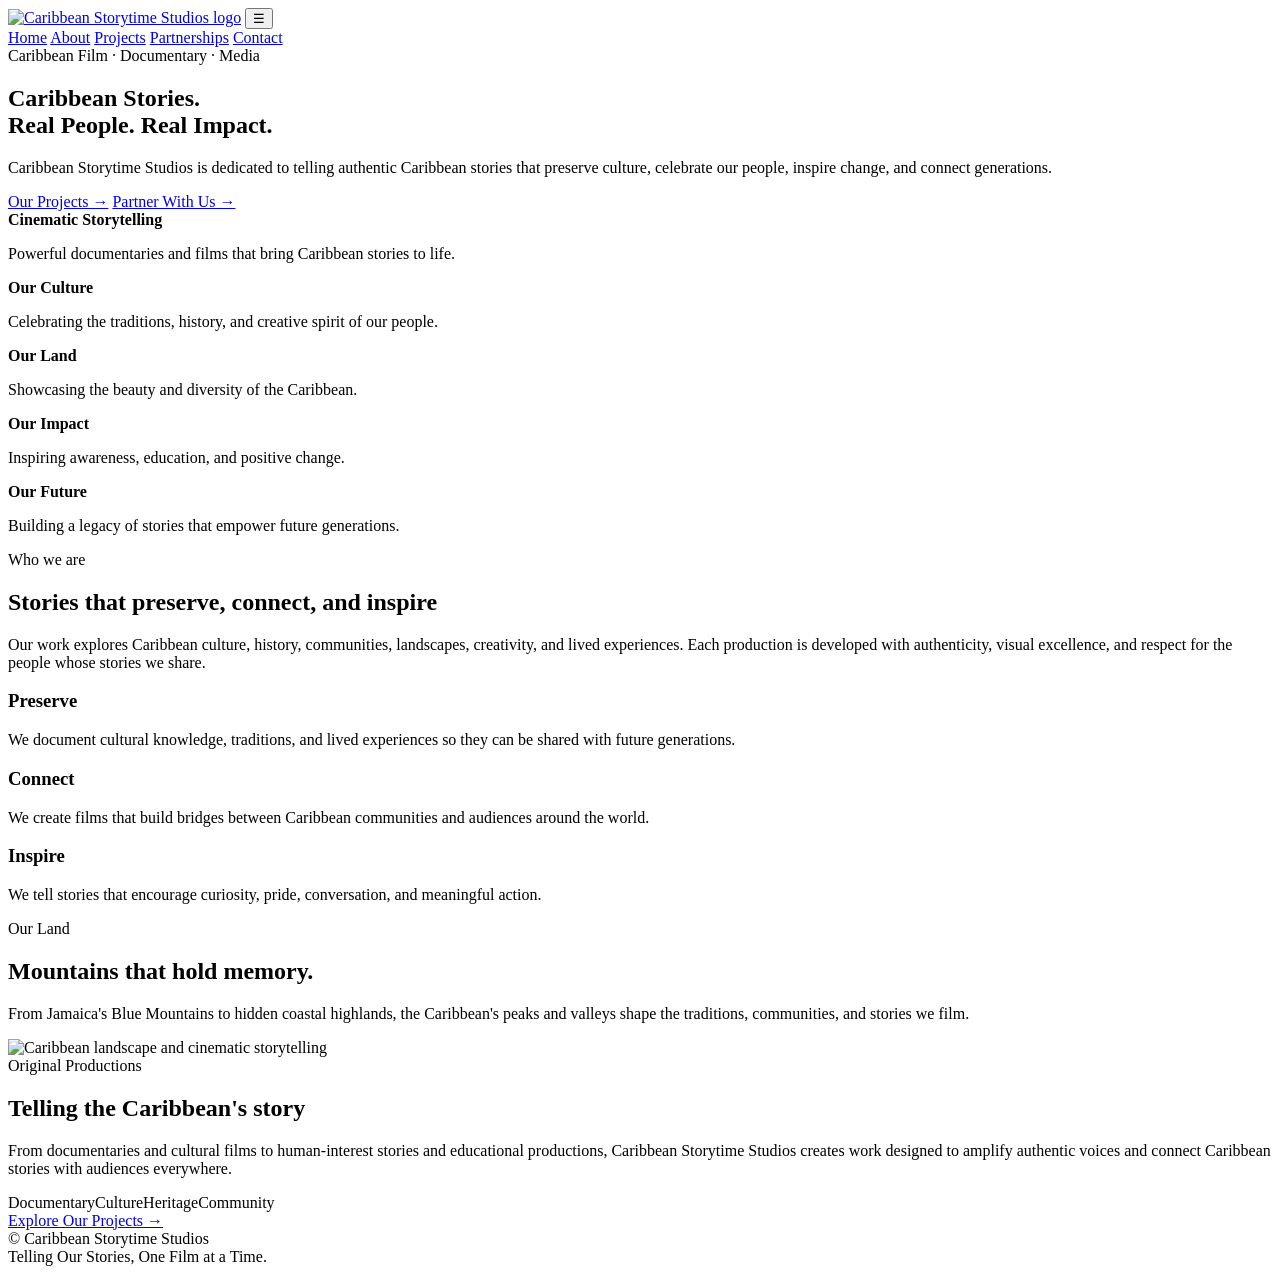
==== index.html @ de42c464 "Add files via upload" ====
<!doctype html>
<html lang="en">
<head>
  <meta charset="utf-8">
  <meta name="viewport" content="width=device-width,initial-scale=1">
  <meta name="description" content="Caribbean Storytime Studios creates cinematic documentaries and films rooted in Caribbean culture, heritage, people, and place.">
  <meta property="og:title" content="Caribbean Storytime Studios">
  <meta property="og:description" content="Authentic Caribbean stories that preserve culture, celebrate our people, inspire change, and connect generations.">
  <meta property="og:image" content="assets/hero.jpg">
  <meta property="og:type" content="website">
  <title>Caribbean Storytime Studios</title>
  <link rel="preconnect" href="https://fonts.googleapis.com">
  <link rel="preconnect" href="https://fonts.gstatic.com" crossorigin>
  <link href="https://fonts.googleapis.com/css2?family=Playfair+Display:ital,wght@0,500;0,600;1,500;1,600&family=Jost:wght@400;500;600&display=swap" rel="stylesheet">
  <link rel="stylesheet" href="styles.css">
</head>
<body>
<header class="site-header">
  <div class="container nav">
    <a class="logo" href="index.html"><img src="assets/logo.jpg" width="230" height="94" alt="Caribbean Storytime Studios logo"></a>
    <button class="menu-toggle" aria-label="Open menu" aria-expanded="false">☰</button>
    <nav class="menu">
      <a class="active" href="index.html">Home</a>
      <a href="about.html">About</a>
      <a href="projects.html">Projects</a>
      <a href="partnerships.html">Partnerships</a>
      <a href="contact.html">Contact</a>
    </nav>
  </div>
</header>

<main>
  <section class="hero">
    <div class="hero-bg" style="background-image:url('assets/hero.jpg');background-position:78% 60%"></div>
    <div class="container">
      <div class="eyebrow">Caribbean Film · Documentary · Media</div>
      <h1>Caribbean Stories.<br><span>Real People. Real Impact.</span></h1>
      <p>Caribbean Storytime Studios is dedicated to telling authentic Caribbean stories that preserve culture, celebrate our people, inspire change, and connect generations.</p>
      <div class="actions">
        <a class="btn primary" href="projects.html">Our Projects →</a>
        <a class="btn" href="partnerships.html">Partner With Us →</a>
      </div>
    </div>
  </section>

  <section class="feature-strip">
    <div class="container feature-grid feature-grid-five">
      <div class="feature"><b>Cinematic Storytelling</b><p>Powerful documentaries and films that bring Caribbean stories to life.</p></div>
      <div class="feature"><b>Our Culture</b><p>Celebrating the traditions, history, and creative spirit of our people.</p></div>
      <div class="feature"><b>Our Land</b><p>Showcasing the beauty and diversity of the Caribbean.</p></div>
      <div class="feature"><b>Our Impact</b><p>Inspiring awareness, education, and positive change.</p></div>
      <div class="feature"><b>Our Future</b><p>Building a legacy of stories that empower future generations.</p></div>
    </div>
  </section>

  <section class="section">
    <div class="container">
      <div class="eyebrow">Who we are</div>
      <h2 class="section-title">Stories that <span>preserve, connect, and inspire</span></h2>
      <p class="lead">Our work explores Caribbean culture, history, communities, landscapes, creativity, and lived experiences. Each production is developed with authenticity, visual excellence, and respect for the people whose stories we share.</p>
      <div class="grid-3">
        <article class="card"><h3>Preserve</h3><p>We document cultural knowledge, traditions, and lived experiences so they can be shared with future generations.</p></article>
        <article class="card"><h3>Connect</h3><p>We create films that build bridges between Caribbean communities and audiences around the world.</p></article>
        <article class="card"><h3>Inspire</h3><p>We tell stories that encourage curiosity, pride, conversation, and meaningful action.</p></article>
      </div>
    </div>
  </section>

  <section class="land-band">
    <div class="hero-bg" style="background-image:url('assets/hills.jpg')"></div>
    <div class="container">
      <span class="tag">Our Land</span>
      <h2 class="section-title compact-title">Mountains that <span>hold memory.</span></h2>
      <p class="lead">From Jamaica's Blue Mountains to hidden coastal highlands, the Caribbean's peaks and valleys shape the traditions, communities, and stories we film.</p>
    </div>
  </section>

  <section class="section alt">
    <div class="container project-feature general-feature">
      <img src="assets/projects.jpg" alt="Caribbean landscape and cinematic storytelling" loading="lazy" width="1600" height="900">
      <div>
        <span class="tag">Original Productions</span>
        <h2 class="section-title compact-title">Telling the Caribbean's <span>story</span></h2>
        <p>From documentaries and cultural films to human-interest stories and educational productions, Caribbean Storytime Studios creates work designed to amplify authentic voices and connect Caribbean stories with audiences everywhere.</p>
        <div class="meta"><span>Documentary</span><span>Culture</span><span>Heritage</span><span>Community</span></div>
        <a class="btn primary" href="projects.html">Explore Our Projects →</a>
      </div>
    </div>
  </section>
</main>

<footer class="footer">
  <div class="container">
    <div>© <span data-year></span> Caribbean Storytime Studios</div>
    <div>Telling Our Stories, One Film at a Time.</div>
  </div>
</footer>
<script src="script.js"></script>
</body>
</html>
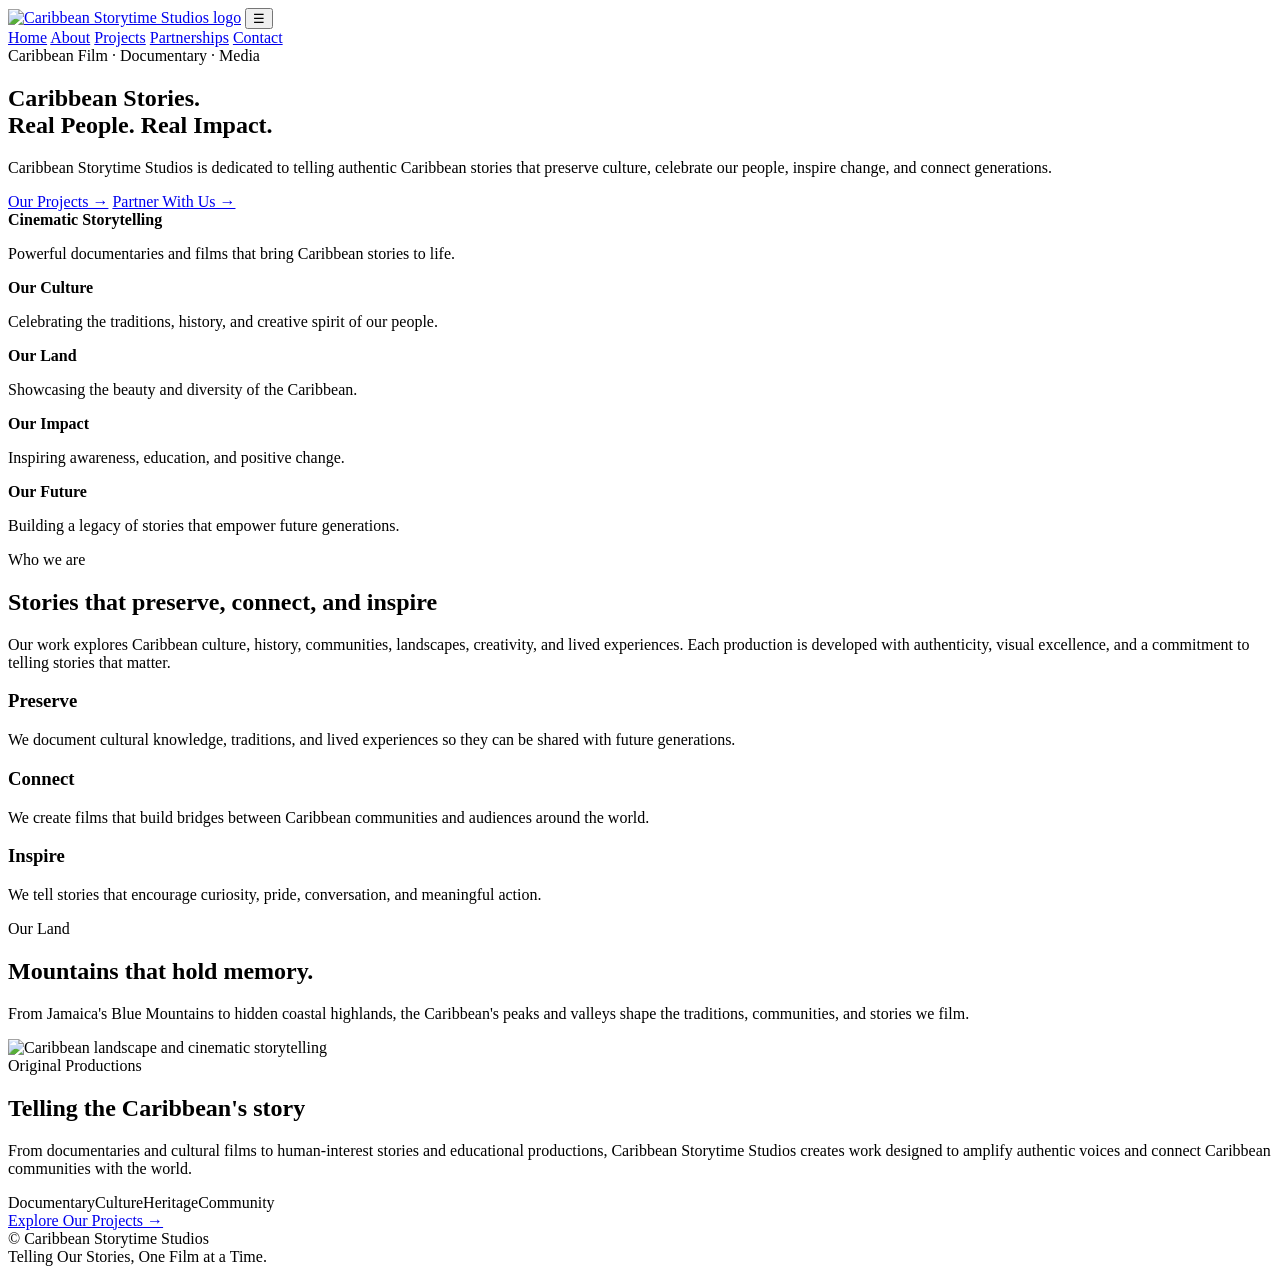
==== commit 7ed46233: "Restore website to yesterday's state (2026-08-28)" ====
--- a/index.html
+++ b/index.html
@@ -57,7 +57,7 @@
     <div class="container">
       <div class="eyebrow">Who we are</div>
       <h2 class="section-title">Stories that <span>preserve, connect, and inspire</span></h2>
-      <p class="lead">Our work explores Caribbean culture, history, communities, landscapes, creativity, and lived experiences. Each production is developed with authenticity, visual excellence, and respect for the people whose stories we share.</p>
+      <p class="lead">Our work explores Caribbean culture, history, communities, landscapes, creativity, and lived experiences. Each production is developed with authenticity, visual excellence, and a commitment to telling stories that matter.</p>
       <div class="grid-3">
         <article class="card"><h3>Preserve</h3><p>We document cultural knowledge, traditions, and lived experiences so they can be shared with future generations.</p></article>
         <article class="card"><h3>Connect</h3><p>We create films that build bridges between Caribbean communities and audiences around the world.</p></article>
@@ -81,7 +81,7 @@
       <div>
         <span class="tag">Original Productions</span>
         <h2 class="section-title compact-title">Telling the Caribbean's <span>story</span></h2>
-        <p>From documentaries and cultural films to human-interest stories and educational productions, Caribbean Storytime Studios creates work designed to amplify authentic voices and connect Caribbean stories with audiences everywhere.</p>
+        <p>From documentaries and cultural films to human-interest stories and educational productions, Caribbean Storytime Studios creates work designed to amplify authentic voices and connect Caribbean communities with the world.</p>
         <div class="meta"><span>Documentary</span><span>Culture</span><span>Heritage</span><span>Community</span></div>
         <a class="btn primary" href="projects.html">Explore Our Projects →</a>
       </div>
@@ -97,4 +97,4 @@
 </footer>
 <script src="script.js"></script>
 </body>
-</html>
+</html>
--- a/styles.css
+++ b/styles.css
@@ -0,0 +1 @@
+/* Removed in revert of PR #1 */
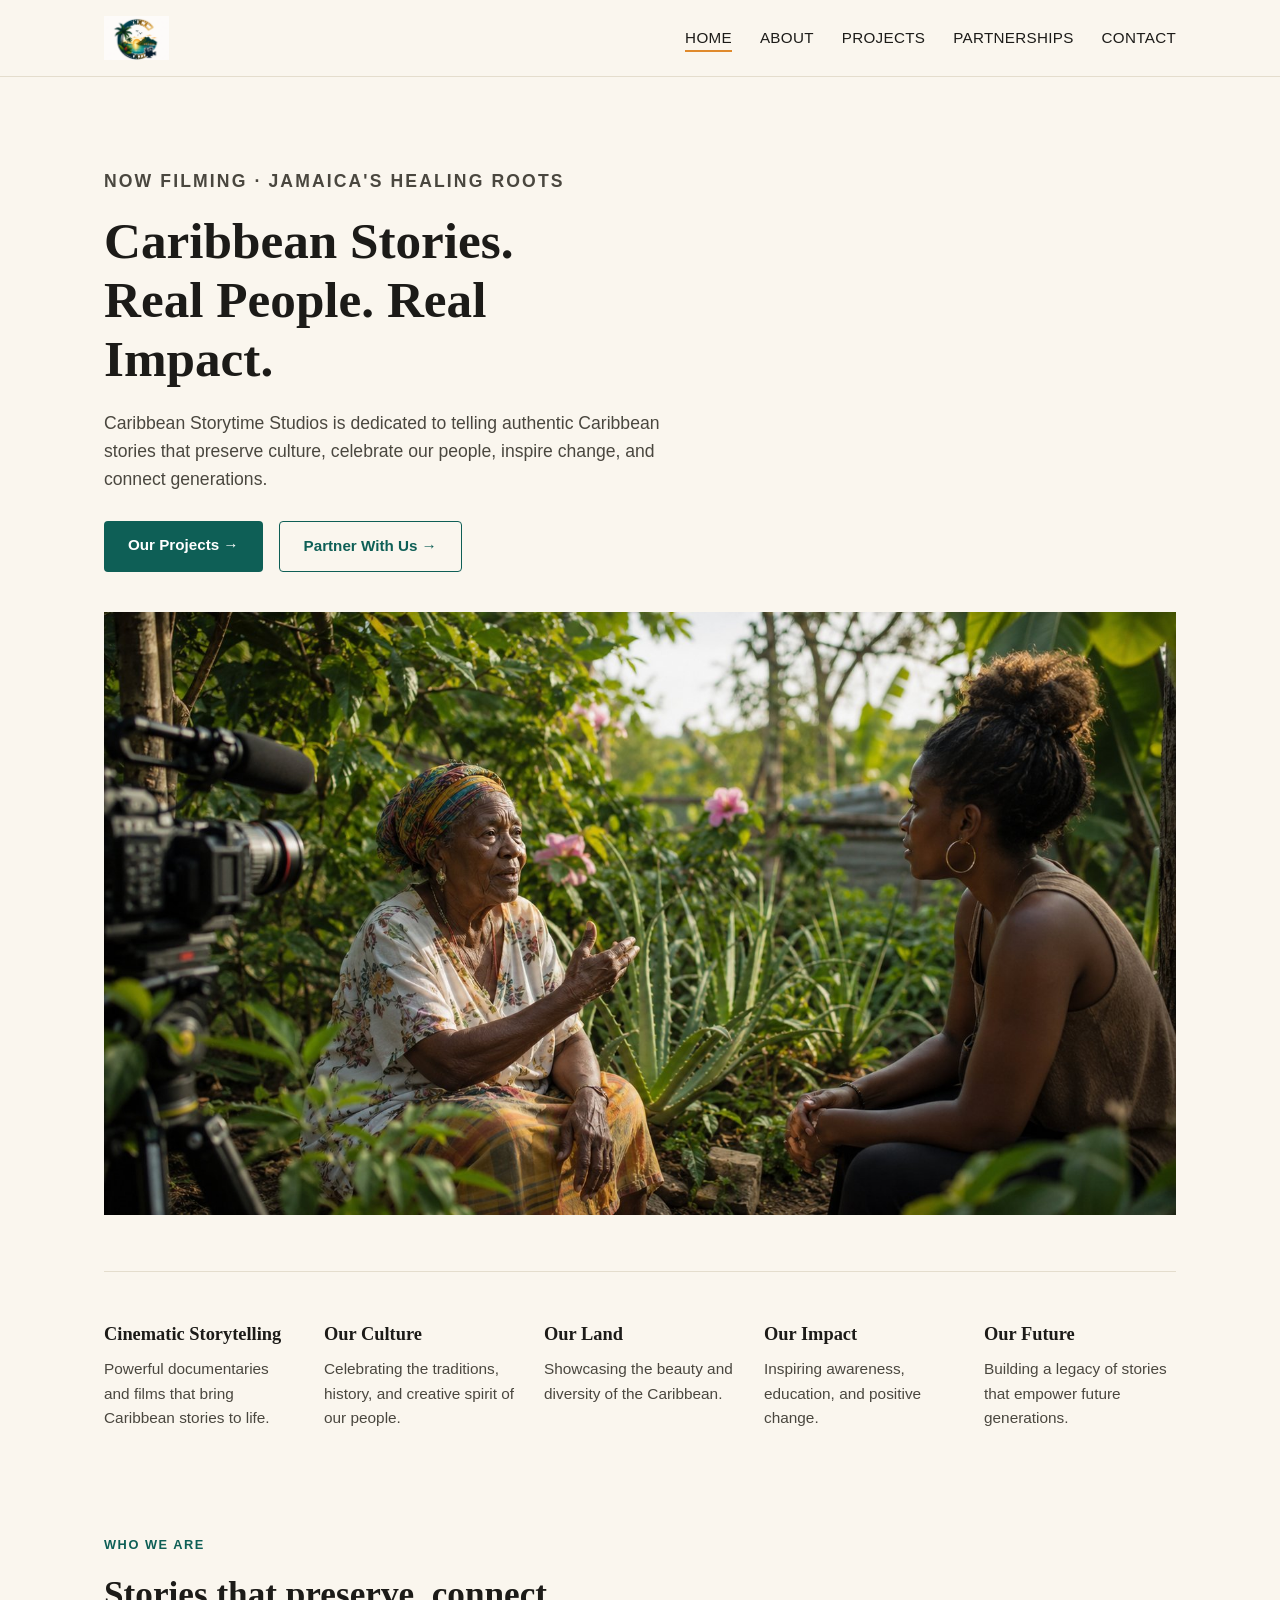
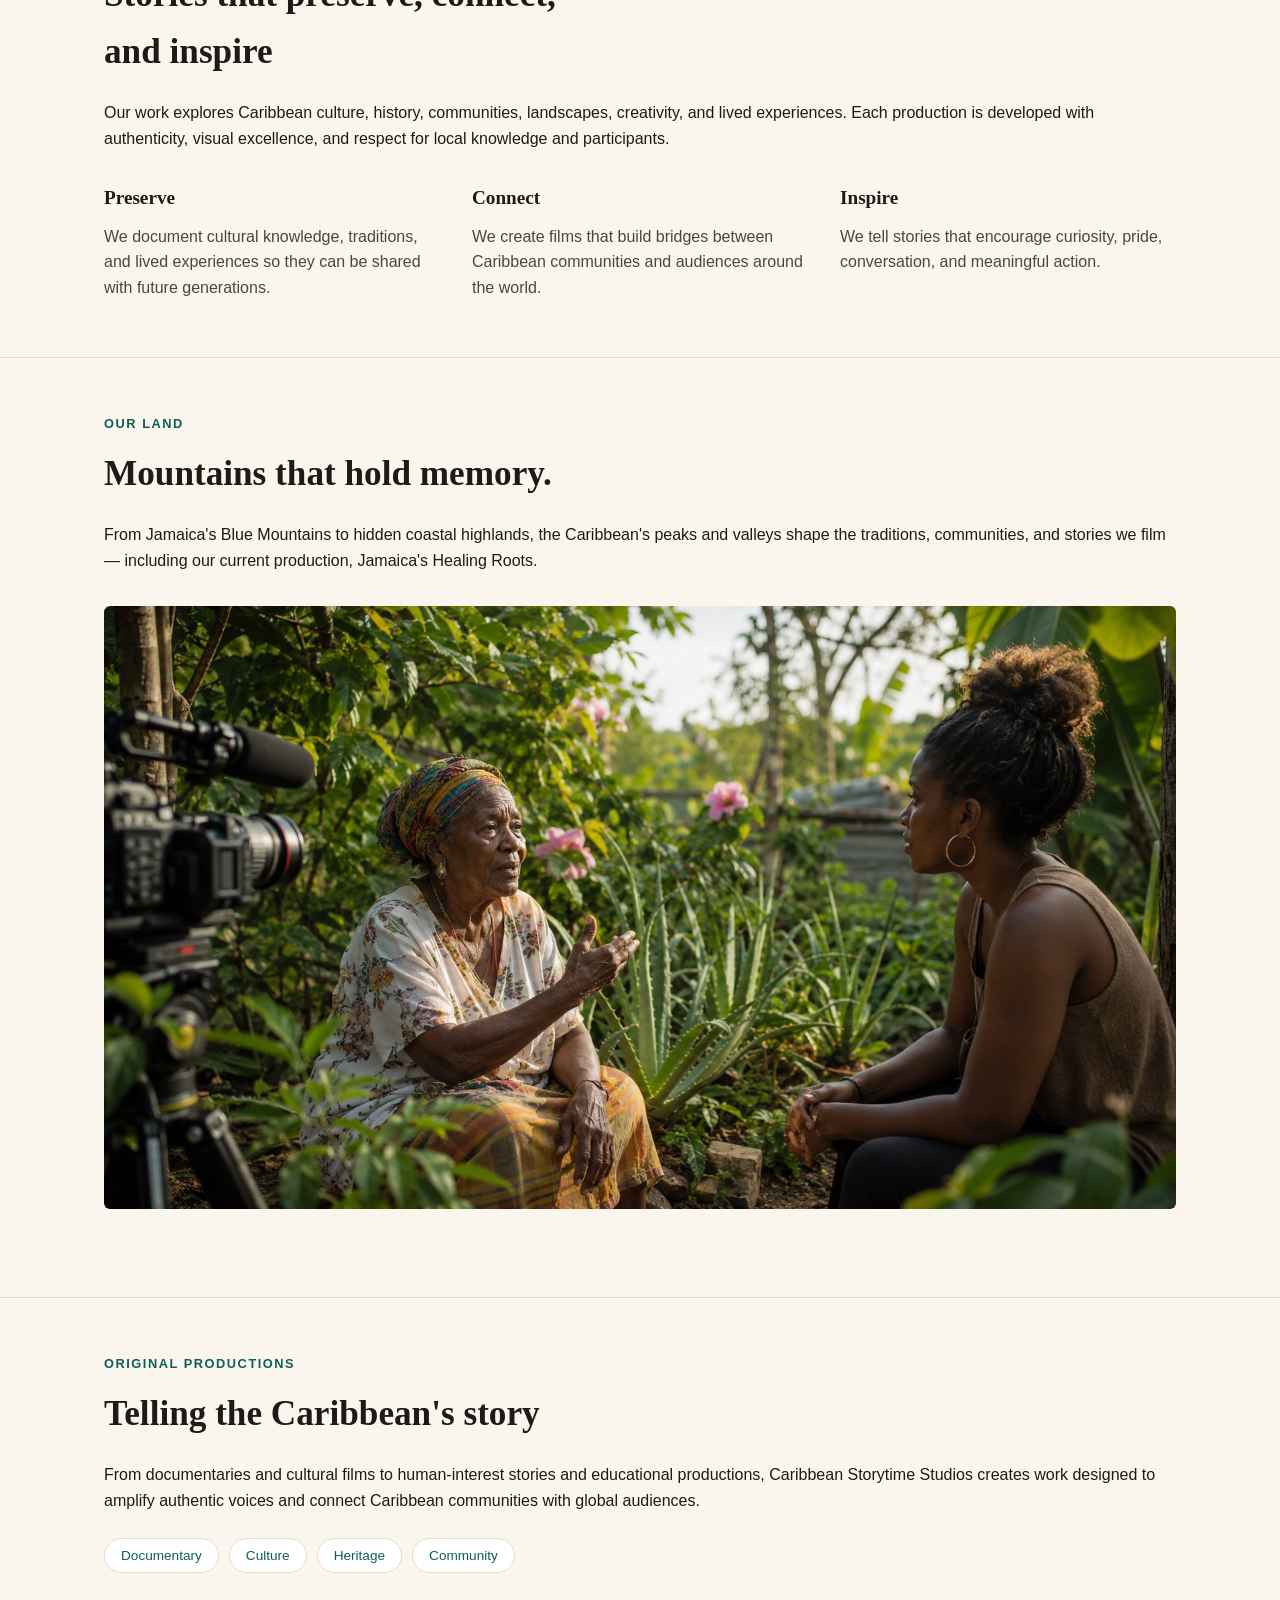
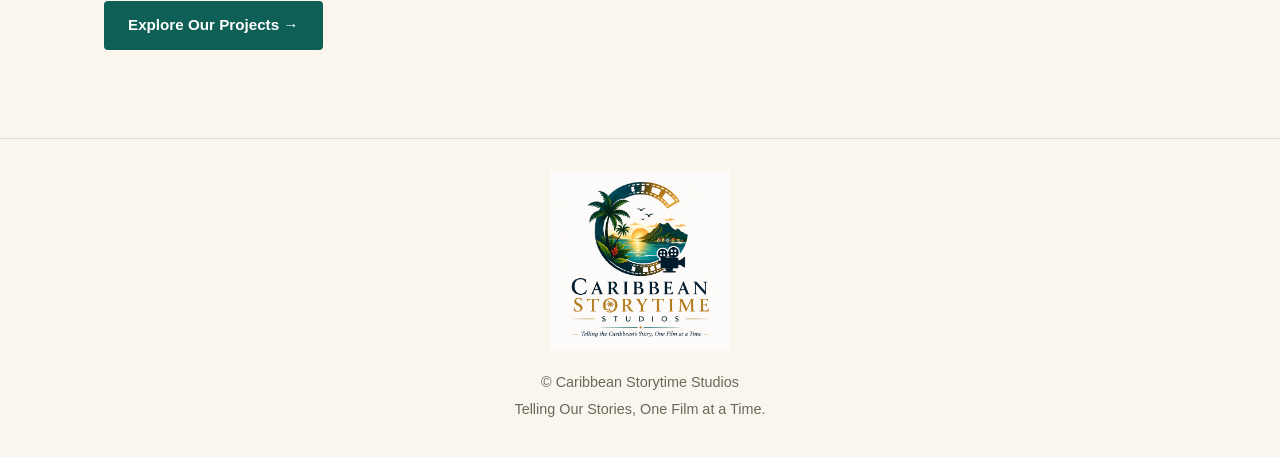
==== commit 63c16c35: "Create index.html: fix asset paths and filenames" ====
--- a/index.html
+++ b/index.html
@@ -1,100 +1,127 @@
-<!doctype html>
+<!DOCTYPE html>
 <html lang="en">
 <head>
-  <meta charset="utf-8">
-  <meta name="viewport" content="width=device-width,initial-scale=1">
-  <meta name="description" content="Caribbean Storytime Studios creates cinematic documentaries and films rooted in Caribbean culture, heritage, people, and place.">
-  <meta property="og:title" content="Caribbean Storytime Studios">
-  <meta property="og:description" content="Authentic Caribbean stories that preserve culture, celebrate our people, inspire change, and connect generations.">
-  <meta property="og:image" content="assets/hero.jpg">
-  <meta property="og:type" content="website">
-  <title>Caribbean Storytime Studios</title>
-  <link rel="preconnect" href="https://fonts.googleapis.com">
-  <link rel="preconnect" href="https://fonts.gstatic.com" crossorigin>
-  <link href="https://fonts.googleapis.com/css2?family=Playfair+Display:ital,wght@0,500;0,600;1,500;1,600&family=Jost:wght@400;500;600&display=swap" rel="stylesheet">
-  <link rel="stylesheet" href="styles.css">
+<meta charset="UTF-8">
+<meta name="viewport" content="width=device-width, initial-scale=1">
+<title>Caribbean Storytime Studios</title>
+<meta name="description" content="Caribbean Storytime Studios creates cinematic documentaries and films rooted in Caribbean culture, heritage, people, and place.">
+<meta property="og:title" content="Caribbean Storytime Studios">
+<meta property="og:description" content="Authentic Caribbean stories that preserve culture, celebrate our people, inspire change, and connect generations.">
+<meta property="og:image" content="voices-islands.jpg">
+<meta property="og:type" content="website">
+<link rel="stylesheet" href="styles.css">
 </head>
 <body>
+
 <header class="site-header">
-  <div class="container nav">
-    <a class="logo" href="index.html"><img src="assets/logo.jpg" width="230" height="94" alt="Caribbean Storytime Studios logo"></a>
-    <button class="menu-toggle" aria-label="Open menu" aria-expanded="false">☰</button>
-    <nav class="menu">
-      <a class="active" href="index.html">Home</a>
-      <a href="about.html">About</a>
-      <a href="projects.html">Projects</a>
-      <a href="partnerships.html">Partnerships</a>
-      <a href="contact.html">Contact</a>
+  <div class="wrap">
+    <a class="logo" href="index.html"><img src="logo-mark.png" alt="Caribbean Storytime Studios logo"></a>
+    <button class="nav-toggle" aria-label="Toggle menu" onclick="document.querySelector('.site-nav').classList.toggle('open')">☰</button>
+    <nav class="site-nav">
+      <ul>
+        <li><a href="index.html" aria-current="page">Home</a></li>
+        <li><a href="about.html">About</a></li>
+        <li><a href="projects.html">Projects</a></li>
+        <li><a href="partnerships.html">Partnerships</a></li>
+        <li><a href="contact.html">Contact</a></li>
+      </ul>
     </nav>
   </div>
 </header>
 
-<main>
-  <section class="hero">
-    <div class="hero-bg" style="background-image:url('assets/hero.jpg');background-position:78% 60%"></div>
-    <div class="container">
-      <div class="eyebrow">Caribbean Film · Documentary · Media</div>
-      <h1>Caribbean Stories.<br><span>Real People. Real Impact.</span></h1>
-      <p>Caribbean Storytime Studios is dedicated to telling authentic Caribbean stories that preserve culture, celebrate our people, inspire change, and connect generations.</p>
-      <div class="actions">
-        <a class="btn primary" href="projects.html">Our Projects →</a>
-        <a class="btn" href="partnerships.html">Partner With Us →</a>
+<section class="hero">
+  <div class="wrap">
+    <p class="eyebrow">Now Filming · Jamaica's Healing Roots</p>
+    <h1>Caribbean Stories. Real People. Real Impact.</h1>
+    <p>Caribbean Storytime Studios is dedicated to telling authentic Caribbean stories that preserve culture, celebrate our people, inspire change, and connect generations.</p>
+    <div class="button-row">
+      <a class="btn btn-primary" href="projects.html">Our Projects →</a>
+      <a class="btn btn-secondary" href="partnerships.html">Partner With Us →</a>
+    </div>
+    <img src="voices-islands.jpg" alt="Sunset over the coastal mountains of Jamaica's north coast" style="margin-top:40px;">
+  </div>
+</section>
+
+<div class="wrap">
+  <div class="feature-grid">
+    <div>
+      <h3>Cinematic Storytelling</h3>
+      <p>Powerful documentaries and films that bring Caribbean stories to life.</p>
+    </div>
+    <div>
+      <h3>Our Culture</h3>
+      <p>Celebrating the traditions, history, and creative spirit of our people.</p>
+    </div>
+    <div>
+      <h3>Our Land</h3>
+      <p>Showcasing the beauty and diversity of the Caribbean.</p>
+    </div>
+    <div>
+      <h3>Our Impact</h3>
+      <p>Inspiring awareness, education, and positive change.</p>
+    </div>
+    <div>
+      <h3>Our Future</h3>
+      <p>Building a legacy of stories that empower future generations.</p>
+    </div>
+  </div>
+</div>
+
+<section class="section">
+  <div class="wrap">
+    <p class="section-label">Who we are</p>
+    <h2>Stories that preserve, connect, and inspire</h2>
+    <p>Our work explores Caribbean culture, history, communities, landscapes, creativity, and lived experiences. Each production is developed with authenticity, visual excellence, and respect for local knowledge and participants.</p>
+    <div class="three-col">
+      <div>
+        <h3>Preserve</h3>
+        <p>We document cultural knowledge, traditions, and lived experiences so they can be shared with future generations.</p>
+      </div>
+      <div>
+        <h3>Connect</h3>
+        <p>We create films that build bridges between Caribbean communities and audiences around the world.</p>
+      </div>
+      <div>
+        <h3>Inspire</h3>
+        <p>We tell stories that encourage curiosity, pride, conversation, and meaningful action.</p>
       </div>
     </div>
-  </section>
+  </div>
+</section>
 
-  <section class="feature-strip">
-    <div class="container feature-grid feature-grid-five">
-      <div class="feature"><b>Cinematic Storytelling</b><p>Powerful documentaries and films that bring Caribbean stories to life.</p></div>
-      <div class="feature"><b>Our Culture</b><p>Celebrating the traditions, history, and creative spirit of our people.</p></div>
-      <div class="feature"><b>Our Land</b><p>Showcasing the beauty and diversity of the Caribbean.</p></div>
-      <div class="feature"><b>Our Impact</b><p>Inspiring awareness, education, and positive change.</p></div>
-      <div class="feature"><b>Our Future</b><p>Building a legacy of stories that empower future generations.</p></div>
+<section class="section">
+  <div class="wrap">
+    <p class="section-label">Our Land</p>
+    <h2>Mountains that hold memory.</h2>
+    <p>From Jamaica's Blue Mountains to hidden coastal highlands, the Caribbean's peaks and valleys shape the traditions, communities, and stories we film — including our current production, Jamaica's Healing Roots.</p>
+    <img src="voices-islands.jpg" alt="Misty sunrise over Jamaica's Blue Mountains">
+  </div>
+</section>
+
+<section class="section">
+  <div class="wrap">
+    <p class="section-label">Original Productions</p>
+    <h2>Telling the Caribbean's story</h2>
+    <p>From documentaries and cultural films to human-interest stories and educational productions, Caribbean Storytime Studios creates work designed to amplify authentic voices and connect Caribbean communities with global audiences.</p>
+    <div class="pill-row">
+      <span class="pill">Documentary</span>
+      <span class="pill">Culture</span>
+      <span class="pill">Heritage</span>
+      <span class="pill">Community</span>
     </div>
-  </section>
+    <div class="button-row">
+      <a class="btn btn-primary" href="projects.html">Explore Our Projects →</a>
+    </div>
+  </div>
+</section>
 
-  <section class="section">
-    <div class="container">
-      <div class="eyebrow">Who we are</div>
-      <h2 class="section-title">Stories that <span>preserve, connect, and inspire</span></h2>
-      <p class="lead">Our work explores Caribbean culture, history, communities, landscapes, creativity, and lived experiences. Each production is developed with authenticity, visual excellence, and a commitment to telling stories that matter.</p>
-      <div class="grid-3">
-        <article class="card"><h3>Preserve</h3><p>We document cultural knowledge, traditions, and lived experiences so they can be shared with future generations.</p></article>
-        <article class="card"><h3>Connect</h3><p>We create films that build bridges between Caribbean communities and audiences around the world.</p></article>
-        <article class="card"><h3>Inspire</h3><p>We tell stories that encourage curiosity, pride, conversation, and meaningful action.</p></article>
-      </div>
-    </div>
-  </section>
-
-  <section class="land-band">
-    <div class="hero-bg" style="background-image:url('assets/hills.jpg')"></div>
-    <div class="container">
-      <span class="tag">Our Land</span>
-      <h2 class="section-title compact-title">Mountains that <span>hold memory.</span></h2>
-      <p class="lead">From Jamaica's Blue Mountains to hidden coastal highlands, the Caribbean's peaks and valleys shape the traditions, communities, and stories we film.</p>
-    </div>
-  </section>
-
-  <section class="section alt">
-    <div class="container project-feature general-feature">
-      <img src="assets/projects.jpg" alt="Caribbean landscape and cinematic storytelling" loading="lazy" width="1600" height="900">
-      <div>
-        <span class="tag">Original Productions</span>
-        <h2 class="section-title compact-title">Telling the Caribbean's <span>story</span></h2>
-        <p>From documentaries and cultural films to human-interest stories and educational productions, Caribbean Storytime Studios creates work designed to amplify authentic voices and connect Caribbean communities with the world.</p>
-        <div class="meta"><span>Documentary</span><span>Culture</span><span>Heritage</span><span>Community</span></div>
-        <a class="btn primary" href="projects.html">Explore Our Projects →</a>
-      </div>
-    </div>
-  </section>
-</main>
-
-<footer class="footer">
-  <div class="container">
-    <div>© <span data-year></span> Caribbean Storytime Studios</div>
-    <div>Telling Our Stories, One Film at a Time.</div>
+<footer class="site-footer">
+  <div class="wrap">
+    <img src="logo.png" alt="Caribbean Storytime Studios" style="max-width:180px;margin:0 auto 20px;">
+    <p>© Caribbean Storytime Studios</p>
+    <p>Telling Our Stories, One Film at a Time.</p>
   </div>
 </footer>
-<script src="script.js"></script>
+
 </body>
-</html>+</html>
--- a/styles.css
+++ b/styles.css
@@ -1 +1,403 @@
-/* Removed in revert of PR #1 */
+/* Caribbean Storytime Studios — site stylesheet */
+
+:root {
+  --color-ink: #1c1b18;
+  --color-cream: #faf6ee;
+  --color-sea: #0e5f56;
+  --color-sun: #e08a2c;
+  --color-line: #e4ddcd;
+  --font-display: Georgia, 'Times New Roman', serif;
+  --font-body: -apple-system, BlinkMacSystemFont, 'Segoe UI', Helvetica, Arial, sans-serif;
+  --max-width: 1120px;
+}
+
+* {
+  box-sizing: border-box;
+}
+
+html {
+  scroll-behavior: smooth;
+}
+
+body {
+  margin: 0;
+  font-family: var(--font-body);
+  color: var(--color-ink);
+  background: var(--color-cream);
+  line-height: 1.6;
+}
+
+img {
+  max-width: 100%;
+  display: block;
+}
+
+a {
+  color: inherit;
+}
+
+.wrap {
+  max-width: var(--max-width);
+  margin: 0 auto;
+  padding: 0 24px;
+}
+
+/* Header */
+
+.site-header {
+  border-bottom: 1px solid var(--color-line);
+  background: var(--color-cream);
+  position: sticky;
+  top: 0;
+  z-index: 10;
+}
+
+.site-header .wrap {
+  display: flex;
+  align-items: center;
+  justify-content: space-between;
+  padding-top: 16px;
+  padding-bottom: 16px;
+}
+
+.logo img {
+  height: 44px;
+  width: auto;
+}
+
+.nav-toggle {
+  display: none;
+  background: none;
+  border: none;
+  font-size: 1.5rem;
+  cursor: pointer;
+}
+
+.site-nav ul {
+  list-style: none;
+  display: flex;
+  gap: 28px;
+  margin: 0;
+  padding: 0;
+}
+
+.site-nav a {
+  text-decoration: none;
+  font-size: 0.95rem;
+  letter-spacing: 0.02em;
+  text-transform: uppercase;
+  color: var(--color-ink);
+  border-bottom: 2px solid transparent;
+  padding-bottom: 4px;
+  transition: border-color 0.2s ease;
+}
+
+.site-nav a:hover,
+.site-nav a[aria-current="page"] {
+  border-bottom-color: var(--color-sun);
+}
+
+@media (max-width: 720px) {
+  .nav-toggle {
+    display: block;
+  }
+  .site-nav {
+    display: none;
+    width: 100%;
+  }
+  .site-nav.open {
+    display: block;
+  }
+  .site-header .wrap {
+    flex-wrap: wrap;
+  }
+  .site-nav ul {
+    flex-direction: column;
+    gap: 0;
+    padding: 16px 0;
+  }
+  .site-nav a {
+    display: block;
+    padding: 10px 0;
+    border-bottom: 1px solid var(--color-line);
+  }
+}
+
+/* Hero */
+
+.hero {
+  padding: 72px 0 56px;
+}
+
+.eyebrow {
+  text-transform: uppercase;
+  letter-spacing: 0.12em;
+  font-size: 0.82rem;
+  color: var(--color-sea);
+  font-weight: 600;
+}
+
+.hero h1 {
+  font-family: var(--font-display);
+  font-size: clamp(2rem, 5vw, 3.2rem);
+  line-height: 1.15;
+  margin: 16px 0 20px;
+  max-width: 20ch;
+}
+
+.hero p {
+  max-width: 60ch;
+  font-size: 1.1rem;
+  color: #4a473f;
+}
+
+.button-row {
+  display: flex;
+  gap: 16px;
+  flex-wrap: wrap;
+  margin-top: 28px;
+}
+
+.btn {
+  display: inline-block;
+  text-decoration: none;
+  padding: 12px 24px;
+  border-radius: 4px;
+  font-weight: 600;
+  font-size: 0.95rem;
+}
+
+.btn-primary {
+  background: var(--color-sea);
+  color: #fff;
+}
+
+.btn-secondary {
+  background: transparent;
+  color: var(--color-sea);
+  border: 1px solid var(--color-sea);
+}
+
+.btn-primary:hover {
+  background: #0a4b44;
+}
+
+.btn-secondary:hover {
+  background: rgba(14, 95, 86, 0.08);
+}
+
+/* Feature grid */
+
+.feature-grid {
+  display: grid;
+  grid-template-columns: repeat(auto-fit, minmax(180px, 1fr));
+  gap: 28px;
+  padding: 48px 0;
+  border-top: 1px solid var(--color-line);
+}
+
+.feature-grid h3 {
+  font-family: var(--font-display);
+  font-size: 1.15rem;
+  margin: 0 0 8px;
+}
+
+.feature-grid p {
+  margin: 0;
+  color: #4a473f;
+  font-size: 0.96rem;
+}
+
+/* Section */
+
+.section {
+  padding: 56px 0;
+}
+
+.section + .section {
+  border-top: 1px solid var(--color-line);
+}
+
+.section-label {
+  text-transform: uppercase;
+  letter-spacing: 0.12em;
+  font-size: 0.8rem;
+  color: var(--color-sea);
+  font-weight: 600;
+  margin: 0 0 12px;
+}
+
+.section h2 {
+  font-family: var(--font-display);
+  font-size: clamp(1.6rem, 3.5vw, 2.2rem);
+  margin: 0 0 20px;
+  max-width: 26ch;
+}
+
+.section > p {
+  max-width: 68ch;
+  color: #4a473f;
+}
+
+.section img {
+  border-radius: 6px;
+  margin: 32px 0;
+}
+
+.three-col {
+  display: grid;
+  grid-template-columns: repeat(auto-fit, minmax(220px, 1fr));
+  gap: 32px;
+  margin-top: 32px;
+}
+
+.three-col h3 {
+  font-family: var(--font-display);
+  font-size: 1.2rem;
+  margin: 0 0 10px;
+}
+
+.three-col p {
+  margin: 0;
+  color: #4a473f;
+}
+
+.pill-row {
+  display: flex;
+  gap: 10px;
+  flex-wrap: wrap;
+  margin-top: 24px;
+}
+
+.pill {
+  background: #fff;
+  border: 1px solid var(--color-line);
+  border-radius: 999px;
+  padding: 6px 16px;
+  font-size: 0.85rem;
+  color: var(--color-sea);
+}
+
+/* Cards (mission/vision/values, projects) */
+
+.card-grid {
+  display: grid;
+  grid-template-columns: repeat(auto-fit, minmax(240px, 1fr));
+  gap: 24px;
+  margin: 32px 0;
+}
+
+.card {
+  background: #fff;
+  border: 1px solid var(--color-line);
+  border-radius: 8px;
+  padding: 24px;
+}
+
+.card h3,
+.card strong.card-title {
+  font-family: var(--font-display);
+  font-size: 1.05rem;
+  display: block;
+  margin-bottom: 8px;
+}
+
+.card p {
+  margin: 0;
+  color: #4a473f;
+  font-size: 0.96rem;
+}
+
+/* Contact / form pages */
+
+.info-grid {
+  display: grid;
+  grid-template-columns: repeat(auto-fit, minmax(220px, 1fr));
+  gap: 24px;
+  margin: 32px 0 40px;
+}
+
+.info-item dt {
+  text-transform: uppercase;
+  letter-spacing: 0.08em;
+  font-size: 0.78rem;
+  color: var(--color-sea);
+  font-weight: 600;
+  margin-bottom: 6px;
+}
+
+.info-item dd {
+  margin: 0;
+  color: #4a473f;
+}
+
+.info-item a {
+  text-decoration: none;
+  color: var(--color-ink);
+}
+
+form {
+  max-width: 620px;
+  margin-top: 24px;
+}
+
+.field {
+  margin-bottom: 20px;
+}
+
+.field label {
+  display: block;
+  font-size: 0.85rem;
+  font-weight: 600;
+  margin-bottom: 6px;
+}
+
+.field select,
+.field textarea,
+.field input {
+  width: 100%;
+  padding: 10px 12px;
+  border: 1px solid var(--color-line);
+  border-radius: 4px;
+  font-family: var(--font-body);
+  font-size: 0.95rem;
+  background: #fff;
+}
+
+.field textarea {
+  min-height: 120px;
+  resize: vertical;
+}
+
+.callout {
+  background: #fff;
+  border: 1px solid var(--color-line);
+  border-radius: 8px;
+  padding: 24px;
+  margin: 32px 0;
+}
+
+.callout h3 {
+  font-family: var(--font-display);
+  margin: 0 0 8px;
+}
+
+.callout p {
+  margin: 0 0 16px;
+  color: #4a473f;
+}
+
+/* Footer */
+
+.site-footer {
+  border-top: 1px solid var(--color-line);
+  padding: 32px 0;
+  margin-top: 32px;
+  text-align: center;
+  color: #6b6759;
+  font-size: 0.9rem;
+}
+
+.site-footer p {
+  margin: 4px 0;
+}
